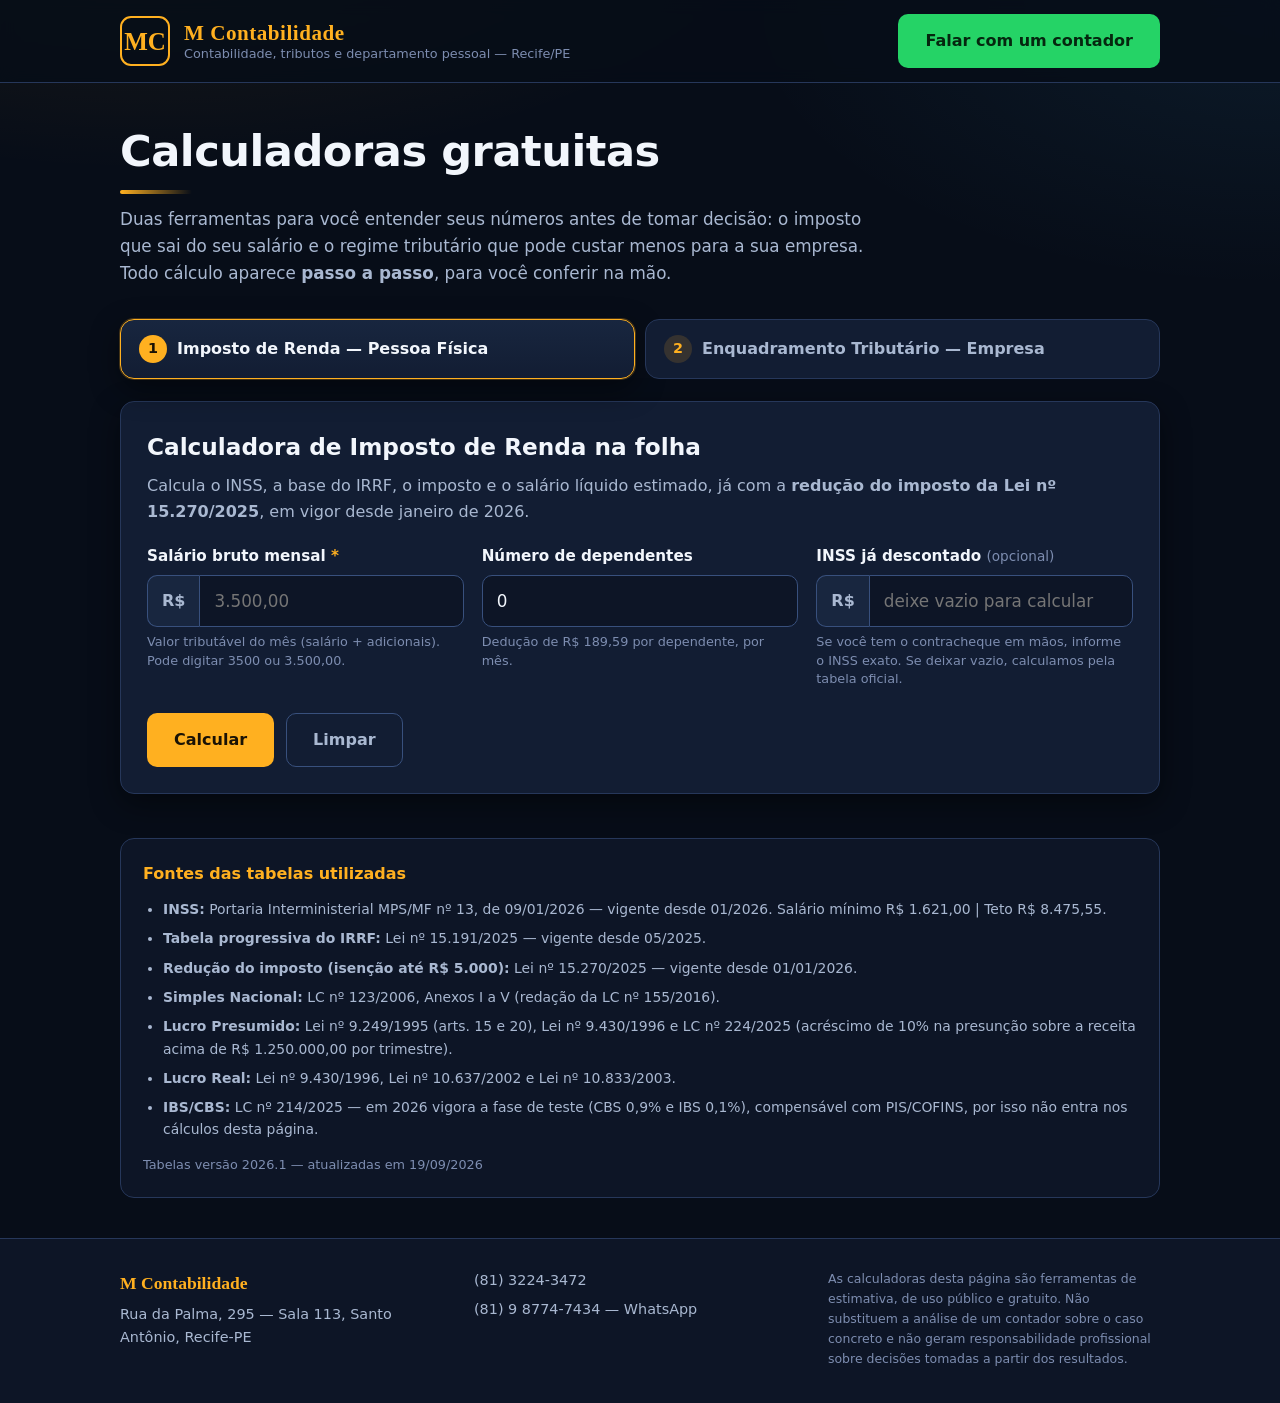
==== calculadoras-web/index.html @ a0714c23 "Add public IR and tax regime calculators page Adds calculadoras-web/: a single static page with two " ====
<!DOCTYPE html>
<html lang="pt-BR">
<head>
<meta charset="utf-8">
<meta name="viewport" content="width=device-width, initial-scale=1">
<title>Calculadoras M Contabilidade — Imposto de Renda e Enquadramento Tributário</title>
<meta name="description" content="Calculadora gratuita de Imposto de Renda na folha e simulador de enquadramento tributário (Simples Nacional, Lucro Presumido e Lucro Real). Ferramenta da M Contabilidade, Recife-PE.">
<link rel="stylesheet" href="css/estilo.css">
<link rel="icon" href="data:image/svg+xml,<svg xmlns='http://www.w3.org/2000/svg' viewBox='0 0 100 100'><rect width='100' height='100' rx='20' fill='%230b1220'/><text x='50' y='68' font-size='52' font-family='Georgia,serif' font-weight='700' fill='%23ffb020' text-anchor='middle'>MC</text></svg>">
</head>
<body>

<header class="cabecalho">
  <div class="conteudo cabecalho-interno">
    <div class="marca">
      <svg class="logo" viewBox="0 0 100 100" aria-hidden="true">
        <rect x="2" y="2" width="96" height="96" rx="20" fill="none" stroke="#ffb020" stroke-width="4"/>
        <text x="50" y="68" font-size="50" font-family="Georgia, serif" font-weight="700" fill="#ffb020" text-anchor="middle">MC</text>
      </svg>
      <div class="marca-texto">
        <span class="marca-nome" data-escritorio="nome">M Contabilidade</span>
        <span class="marca-sub">Contabilidade, tributos e departamento pessoal — Recife/PE</span>
      </div>
    </div>
    <a class="botao botao-whats botao-topo" data-whatsapp href="#" target="_blank" rel="noopener">Falar com um contador</a>
  </div>
</header>

<main class="conteudo">

  <section class="chamada">
    <h1>Calculadoras gratuitas</h1>
    <p>Duas ferramentas para você entender seus números antes de tomar decisão:
       o imposto que sai do seu salário e o regime tributário que pode custar menos para a sua empresa.
       Todo cálculo aparece <strong>passo a passo</strong>, para você conferir na mão.</p>
  </section>

  <div class="abas" role="tablist">
    <button class="aba-botao ativo" data-aba="painel-ir" role="tab" aria-selected="true">
      <span class="aba-num">1</span> Imposto de Renda — Pessoa Física
    </button>
    <button class="aba-botao" data-aba="painel-enq" role="tab" aria-selected="false">
      <span class="aba-num">2</span> Enquadramento Tributário — Empresa
    </button>
  </div>

  <!-- ============================ ABA 1 ============================ -->
  <section class="aba-painel ativo" id="painel-ir" role="tabpanel">
    <div class="cartao-painel">
      <h2>Calculadora de Imposto de Renda na folha</h2>
      <p class="subtitulo">Calcula o INSS, a base do IRRF, o imposto e o salário líquido estimado,
         já com a <strong>redução do imposto da Lei nº 15.270/2025</strong>, em vigor desde janeiro de 2026.</p>

      <form id="form-ir" novalidate>
        <div class="campos">
          <div class="campo">
            <label for="ir-salario">Salário bruto mensal <span class="obrigatorio">*</span></label>
            <div class="entrada-prefixo">
              <span>R$</span>
              <input type="text" id="ir-salario" inputmode="decimal" placeholder="3.500,00" autocomplete="off">
            </div>
            <small>Valor tributável do mês (salário + adicionais). Pode digitar 3500 ou 3.500,00.</small>
          </div>

          <div class="campo">
            <label for="ir-dependentes">Número de dependentes</label>
            <input type="number" id="ir-dependentes" min="0" step="1" value="0">
            <small>Dedução de R$ 189,59 por dependente, por mês.</small>
          </div>

          <div class="campo">
            <label for="ir-inss">INSS já descontado <span class="opcional">(opcional)</span></label>
            <div class="entrada-prefixo">
              <span>R$</span>
              <input type="text" id="ir-inss" inputmode="decimal" placeholder="deixe vazio para calcular" autocomplete="off">
            </div>
            <small>Se você tem o contracheque em mãos, informe o INSS exato. Se deixar vazio, calculamos pela tabela oficial.</small>
          </div>
        </div>

        <div class="acoes">
          <button type="submit" class="botao botao-principal">Calcular</button>
          <button type="reset" class="botao botao-secundario">Limpar</button>
        </div>
      </form>
    </div>

    <div id="resultado-ir" class="resultado"></div>
  </section>

  <!-- ============================ ABA 2 ============================ -->
  <section class="aba-painel" id="painel-enq" role="tabpanel">
    <div class="cartao-painel">
      <h2>Simulador de Enquadramento Tributário</h2>
      <p class="subtitulo">Compara, em estimativa, a carga anual no <strong>Simples Nacional</strong>,
         <strong>Lucro Presumido</strong> e <strong>Lucro Real</strong>.</p>

      <div class="aviso aviso-forte">
        <strong>Leia antes de usar:</strong> esta é uma simulação simplificada e educativa.
        O enquadramento ideal depende de análise detalhada — fale com a M Contabilidade.
      </div>

      <form id="form-enq" novalidate>
        <div class="campos">
          <div class="campo campo-largo">
            <label for="enq-faturamento">Faturamento anual estimado <span class="obrigatorio">*</span></label>
            <div class="entrada-prefixo">
              <span>R$</span>
              <input type="text" id="enq-faturamento" inputmode="decimal" placeholder="600.000,00" autocomplete="off">
            </div>
            <small>Receita bruta dos 12 meses.</small>
          </div>

          <div class="campo campo-largo">
            <label>Tipo de atividade <span class="obrigatorio">*</span></label>
            <div class="opcoes">
              <label class="opcao"><input type="radio" name="enq-atividade" value="comercio" checked> Comércio</label>
              <label class="opcao"><input type="radio" name="enq-atividade" value="industria"> Indústria</label>
              <label class="opcao"><input type="radio" name="enq-atividade" value="servico"> Serviço</label>
            </div>
          </div>

          <div class="campo campo-largo" id="bloco-tipo-servico">
            <label for="enq-tipo-servico">Tipo de serviço</label>
            <select id="enq-tipo-servico">
              <option value="fatorR">Sujeito ao Fator R — Anexo III ou V conforme a folha (ex.: contabilidade, TI, medicina, engenharia, fisioterapia)</option>
              <option value="anexoIII">Serviço do Anexo III independente do Fator R (ex.: salão, academia, agência de viagem, manutenção)</option>
              <option value="anexoIV">Serviço do Anexo IV (construção civil, vigilância, limpeza, advocacia) — CPP fora do DAS</option>
            </select>
            <small>Na dúvida, deixe na primeira opção: o simulador calcula o Fator R pela folha informada.</small>
          </div>

          <div class="campo">
            <label for="enq-folha">Folha anual (salários + pró-labore)</label>
            <div class="entrada-prefixo">
              <span>R$</span>
              <input type="text" id="enq-folha" inputmode="decimal" placeholder="120.000,00" autocomplete="off">
            </div>
            <small>Usada para o Fator R e para a CPP patronal nos regimes normais.</small>
          </div>

          <div class="campo" id="bloco-iss">
            <label for="enq-iss">Alíquota de ISS do município</label>
            <div class="entrada-sufixo">
              <input type="text" id="enq-iss" inputmode="decimal" value="5">
              <span>%</span>
            </div>
            <small>Varia de 2% a 5% conforme o município e o serviço.</small>
          </div>

          <div class="campo" id="bloco-icms">
            <label for="enq-icms">ICMS efetivo estimado</label>
            <div class="entrada-sufixo">
              <input type="text" id="enq-icms" inputmode="decimal" value="0">
              <span>%</span>
            </div>
            <small>Percentual sobre o faturamento, já líquido de créditos. Deixe 0 se não souber —
                   mas atenção: o DAS do Simples já inclui ICMS, então o comparativo fica incompleto.</small>
          </div>

          <div class="campo">
            <label for="enq-margem">Margem de lucro estimada (Lucro Real)</label>
            <div class="entrada-sufixo">
              <input type="text" id="enq-margem" inputmode="decimal" value="10">
              <span>%</span>
            </div>
            <small>Lucro antes do IRPJ/CSLL, como percentual do faturamento.</small>
          </div>

          <div class="campo">
            <label for="enq-creditos">Créditos de PIS/COFINS (Lucro Real)</label>
            <div class="entrada-sufixo">
              <input type="text" id="enq-creditos" inputmode="decimal" value="60">
              <span>%</span>
            </div>
            <small>Compras e insumos que geram crédito, como percentual do faturamento.</small>
          </div>
        </div>

        <div class="acoes">
          <button type="submit" class="botao botao-principal">Simular comparativo</button>
          <button type="reset" class="botao botao-secundario">Limpar</button>
        </div>
      </form>
    </div>

    <div id="resultado-enq" class="resultado"></div>
  </section>

  <section class="fontes">
    <h3>Fontes das tabelas utilizadas</h3>
    <ul>
      <li><strong>INSS:</strong> Portaria Interministerial MPS/MF nº 13, de 09/01/2026 — vigente desde 01/2026.
          Salário mínimo R$ 1.621,00 | Teto R$ 8.475,55.</li>
      <li><strong>Tabela progressiva do IRRF:</strong> Lei nº 15.191/2025 — vigente desde 05/2025.</li>
      <li><strong>Redução do imposto (isenção até R$ 5.000):</strong> Lei nº 15.270/2025 — vigente desde 01/01/2026.</li>
      <li><strong>Simples Nacional:</strong> LC nº 123/2006, Anexos I a V (redação da LC nº 155/2016).</li>
      <li><strong>Lucro Presumido:</strong> Lei nº 9.249/1995 (arts. 15 e 20), Lei nº 9.430/1996 e
          LC nº 224/2025 (acréscimo de 10% na presunção sobre a receita acima de R$ 1.250.000,00 por trimestre).</li>
      <li><strong>Lucro Real:</strong> Lei nº 9.430/1996, Lei nº 10.637/2002 e Lei nº 10.833/2003.</li>
      <li><strong>IBS/CBS:</strong> LC nº 214/2025 — em 2026 vigora a fase de teste (CBS 0,9% e IBS 0,1%),
          compensável com PIS/COFINS, por isso não entra nos cálculos desta página.</li>
    </ul>
    <p id="versao-tabelas" class="versao"></p>
  </section>

</main>

<footer class="rodape">
  <div class="conteudo rodape-interno">
    <div class="rodape-bloco">
      <span class="rodape-nome" data-escritorio="nome">M Contabilidade</span>
      <span data-escritorio="endereco">Rua da Palma, 295 — Sala 113, Santo Antônio, Recife-PE</span>
    </div>
    <div class="rodape-bloco">
      <span><a href="tel:+558132243472" data-escritorio="telefoneFixo">(81) 3224-3472</a></span>
      <span><a data-whatsapp href="#" target="_blank" rel="noopener"><span data-escritorio="telefoneCelular">(81) 9 8774-7434</span> — WhatsApp</a></span>
    </div>
    <div class="rodape-bloco rodape-aviso">
      <span>As calculadoras desta página são ferramentas de estimativa, de uso público e gratuito.
            Não substituem a análise de um contador sobre o caso concreto e não geram responsabilidade
            profissional sobre decisões tomadas a partir dos resultados.</span>
    </div>
  </div>
</footer>

<script src="js/tabelas.js"></script>
<script src="js/calculo-ir.js"></script>
<script src="js/calculo-enquadramento.js"></script>
<script src="js/app.js"></script>
</body>
</html>
---- calculadoras-web/css/estilo.css ----
/* =============================================================================
   ESTILO.CSS — tema escuro, alto contraste, marca M Contabilidade
============================================================================= */

:root {
  --fundo:            #070d18;
  --fundo-suave:      #0d1526;
  --superficie:       #121d33;
  --superficie-alta:  #18263f;
  --borda:            #26375a;
  --borda-forte:      #38507d;

  --texto:            #f2f6fc;
  --texto-suave:      #a9b8d1;
  --texto-fraco:      #7d8db0;

  --dourado:          #ffb020;
  --dourado-escuro:   #d9911a;
  --verde:            #2fd67a;
  --verde-escuro:     #14532d;
  --vermelho:         #ff6b6b;
  --azul:             #4cc2ff;

  --raio:             14px;
  --raio-p:           10px;
  --sombra:           0 10px 30px rgba(0, 0, 0, .45);
}

* { box-sizing: border-box; }

html { scroll-behavior: smooth; }

body {
  margin: 0;
  background:
    radial-gradient(1100px 520px at 12% -10%, rgba(255, 176, 32, .10), transparent 60%),
    radial-gradient(900px 480px at 100% 0%, rgba(76, 194, 255, .08), transparent 60%),
    var(--fundo);
  color: var(--texto);
  font-family: "Segoe UI", system-ui, -apple-system, Roboto, Arial, sans-serif;
  font-size: 16px;
  line-height: 1.6;
  -webkit-font-smoothing: antialiased;
}

.conteudo { width: 100%; max-width: 1080px; margin: 0 auto; padding: 0 20px; }

a { color: var(--azul); }

/* ------------------------------ CABEÇALHO -------------------------------- */

.cabecalho {
  border-bottom: 1px solid var(--borda);
  background: rgba(7, 13, 24, .85);
  backdrop-filter: blur(8px);
  position: sticky; top: 0; z-index: 20;
}
.cabecalho-interno {
  display: flex; align-items: center; justify-content: space-between;
  gap: 16px; padding-top: 14px; padding-bottom: 14px; flex-wrap: wrap;
}
.marca { display: flex; align-items: center; gap: 14px; }
.logo { width: 50px; height: 50px; flex: 0 0 50px; }
.marca-texto { display: flex; flex-direction: column; line-height: 1.25; }
.marca-nome {
  font-size: 1.32rem; font-weight: 700; letter-spacing: .5px;
  color: var(--dourado); font-family: Georgia, "Times New Roman", serif;
}
.marca-sub { font-size: .8rem; color: var(--texto-fraco); }
.botao-topo { padding: 10px 18px; font-size: .9rem; }

/* ------------------------------ CHAMADA ---------------------------------- */

.chamada { padding: 44px 0 24px; }
.chamada h1 {
  margin: 0 0 12px;
  font-size: clamp(1.8rem, 4.5vw, 2.7rem);
  line-height: 1.15; letter-spacing: -.5px;
}
.chamada h1::after {
  content: ""; display: block; width: 72px; height: 4px; margin-top: 14px;
  background: linear-gradient(90deg, var(--dourado), transparent); border-radius: 4px;
}
.chamada p { margin: 0; max-width: 760px; color: var(--texto-suave); font-size: 1.05rem; }

/* -------------------------------- ABAS ----------------------------------- */

.abas { display: flex; gap: 10px; margin: 8px 0 22px; flex-wrap: wrap; }
.aba-botao {
  flex: 1 1 260px;
  display: flex; align-items: center; gap: 10px;
  padding: 15px 18px;
  background: var(--superficie);
  border: 1px solid var(--borda);
  border-radius: var(--raio);
  color: var(--texto-suave);
  font: inherit; font-weight: 600; text-align: left;
  cursor: pointer; transition: .18s;
}
.aba-botao:hover { border-color: var(--borda-forte); color: var(--texto); }
.aba-botao.ativo {
  background: linear-gradient(180deg, var(--superficie-alta), var(--superficie));
  border-color: var(--dourado);
  color: var(--texto);
  box-shadow: 0 0 0 1px rgba(255, 176, 32, .25), var(--sombra);
}
.aba-num {
  display: inline-flex; align-items: center; justify-content: center;
  width: 28px; height: 28px; flex: 0 0 28px; border-radius: 50%;
  background: rgba(255, 176, 32, .15); color: var(--dourado);
  font-size: .9rem; font-weight: 700;
}
.aba-botao.ativo .aba-num { background: var(--dourado); color: #1a1205; }

.aba-painel { display: none; }
.aba-painel.ativo { display: block; animation: aparecer .25s ease; }
@keyframes aparecer { from { opacity: 0; transform: translateY(6px); } to { opacity: 1; transform: none; } }

/* ------------------------------ PAINEL ----------------------------------- */

.cartao-painel {
  background: var(--superficie);
  border: 1px solid var(--borda);
  border-radius: var(--raio);
  padding: 26px;
  box-shadow: var(--sombra);
}
.cartao-painel h2 { margin: 0 0 8px; font-size: 1.45rem; }
.subtitulo { margin: 0 0 20px; color: var(--texto-suave); }

/* ------------------------------ FORMULÁRIO -------------------------------- */

.campos { display: grid; grid-template-columns: repeat(auto-fit, minmax(240px, 1fr)); gap: 18px; }
.campo { display: flex; flex-direction: column; gap: 6px; }
.campo-largo { grid-column: 1 / -1; }
.campo label { font-weight: 600; font-size: .95rem; }
.campo small { color: var(--texto-fraco); font-size: .8rem; line-height: 1.45; }
.obrigatorio { color: var(--dourado); }
.opcional { color: var(--texto-fraco); font-weight: 400; font-size: .85rem; }

input[type="text"], input[type="number"], select {
  width: 100%;
  padding: 12px 14px;
  background: var(--fundo-suave);
  border: 1px solid var(--borda-forte);
  border-radius: var(--raio-p);
  color: var(--texto);
  font: inherit; font-size: 1.05rem;
  transition: .15s;
}
input:focus, select:focus {
  outline: none; border-color: var(--dourado);
  box-shadow: 0 0 0 3px rgba(255, 176, 32, .18);
}
select { cursor: pointer; }
select option { background: var(--fundo-suave); color: var(--texto); }

.entrada-prefixo, .entrada-sufixo { display: flex; align-items: stretch; }
.entrada-prefixo > span, .entrada-sufixo > span {
  display: flex; align-items: center; padding: 0 14px;
  background: var(--superficie-alta); border: 1px solid var(--borda-forte);
  color: var(--texto-suave); font-weight: 600;
}
.entrada-prefixo > span { border-right: none; border-radius: var(--raio-p) 0 0 var(--raio-p); }
.entrada-prefixo > input { border-radius: 0 var(--raio-p) var(--raio-p) 0; }
.entrada-sufixo > span { border-left: none; border-radius: 0 var(--raio-p) var(--raio-p) 0; }
.entrada-sufixo > input { border-radius: var(--raio-p) 0 0 var(--raio-p); }

.opcoes { display: flex; gap: 10px; flex-wrap: wrap; }
.opcao {
  display: flex; align-items: center; gap: 8px;
  padding: 11px 16px;
  background: var(--fundo-suave);
  border: 1px solid var(--borda-forte); border-radius: var(--raio-p);
  cursor: pointer; font-weight: 600; transition: .15s;
}
.opcao:hover { border-color: var(--dourado); }
.opcao input { accent-color: var(--dourado); width: 18px; height: 18px; }
.opcao:has(input:checked) { border-color: var(--dourado); background: rgba(255, 176, 32, .10); }

.acoes { display: flex; gap: 12px; margin-top: 24px; flex-wrap: wrap; }

.botao {
  display: inline-flex; align-items: center; justify-content: center;
  padding: 13px 26px;
  border: 1px solid transparent; border-radius: var(--raio-p);
  font: inherit; font-weight: 700; text-decoration: none;
  cursor: pointer; transition: .15s;
}
.botao-principal { background: var(--dourado); color: #1a1205; }
.botao-principal:hover { background: var(--dourado-escuro); transform: translateY(-1px); }
.botao-secundario { background: transparent; border-color: var(--borda-forte); color: var(--texto-suave); }
.botao-secundario:hover { border-color: var(--dourado); color: var(--texto); }
.botao-whats { background: #25d366; color: #05270f; }
.botao-whats:hover { background: #1fb457; transform: translateY(-1px); }

/* ------------------------------ RESULTADO -------------------------------- */

.resultado { display: none; margin-top: 24px; }
.resultado.visivel { display: block; animation: aparecer .25s ease; }

.resultado-destaques {
  display: grid; grid-template-columns: repeat(auto-fit, minmax(210px, 1fr));
  gap: 14px; margin-bottom: 26px;
}
.cartao {
  display: flex; flex-direction: column; gap: 4px;
  padding: 18px;
  background: var(--superficie);
  border: 1px solid var(--borda); border-radius: var(--raio);
}
.cartao-rotulo { font-size: .82rem; color: var(--texto-fraco); text-transform: uppercase; letter-spacing: .6px; }
.cartao-valor { font-size: 1.55rem; font-weight: 700; line-height: 1.25; }
.cartao-obs { font-size: .82rem; color: var(--texto-suave); }
.cartao-principal {
  background: linear-gradient(160deg, rgba(47, 214, 122, .14), var(--superficie));
  border-color: var(--verde);
}
.cartao-principal .cartao-valor { color: var(--verde); }
.cartao-bloqueado { border-color: var(--borda); opacity: .75; }
.cartao-bloqueado .cartao-valor { font-size: 1.15rem; color: var(--texto-fraco); }

.titulo-secao {
  margin: 30px 0 14px; font-size: 1.15rem;
  padding-bottom: 8px; border-bottom: 1px solid var(--borda);
}

.passo {
  background: var(--superficie);
  border: 1px solid var(--borda); border-radius: var(--raio);
  padding: 20px; margin-bottom: 14px;
}
.passo-titulo {
  display: flex; align-items: center; gap: 10px;
  font-weight: 700; font-size: 1.02rem; margin-bottom: 14px; color: var(--dourado);
}
.passo-num {
  display: inline-flex; align-items: center; justify-content: center;
  width: 26px; height: 26px; flex: 0 0 26px; border-radius: 50%;
  background: rgba(255, 176, 32, .16); font-size: .85rem;
}

.tabela { width: 100%; border-collapse: collapse; font-size: .93rem; }
.tabela th, .tabela td {
  padding: 10px 12px; text-align: left; border-bottom: 1px solid var(--borda);
}
.tabela th { color: var(--texto-fraco); font-size: .78rem; text-transform: uppercase; letter-spacing: .5px; }
.tabela td:last-child, .tabela th:last-child { text-align: right; font-variant-numeric: tabular-nums; }
.tabela tbody tr:last-child td { border-bottom: none; }
.linha-total td { font-weight: 700; color: var(--dourado); border-top: 2px solid var(--borda-forte); }
.linha-escolhida td { background: rgba(47, 214, 122, .10); }
.linha-escolhida td:first-child::after { content: " ✓"; color: var(--verde); font-weight: 700; }

.formula {
  background: var(--fundo-suave);
  border-left: 3px solid var(--dourado);
  padding: 12px 16px; margin: 0 0 10px;
  border-radius: 0 var(--raio-p) var(--raio-p) 0;
  font-variant-numeric: tabular-nums; font-size: .98rem;
}
.lista-formula { margin: 0 0 14px; padding-left: 20px; color: var(--texto-suave); font-size: .92rem; }
.lista-formula li { margin-bottom: 6px; }
.obs { margin: 10px 0 0; font-size: .88rem; color: var(--texto-suave); }

.aviso {
  padding: 15px 18px; border-radius: var(--raio-p);
  margin: 0 0 20px; font-size: .92rem; line-height: 1.6;
}
.aviso-forte { background: rgba(255, 176, 32, .10); border: 1px solid rgba(255, 176, 32, .45); color: #ffe0a8; }
.aviso-neutro { background: var(--fundo-suave); border: 1px solid var(--borda); color: var(--texto-suave); }
.aviso-erro { background: rgba(255, 107, 107, .12); border: 1px solid var(--vermelho); color: #ffc9c9; }

/* ---------------------------- CTA DE CONTATO ------------------------------ */

.cta {
  display: flex; align-items: center; justify-content: space-between;
  gap: 18px; flex-wrap: wrap;
  margin-top: 24px; padding: 22px;
  background: linear-gradient(135deg, rgba(255, 176, 32, .13), rgba(76, 194, 255, .08));
  border: 1px solid rgba(255, 176, 32, .40); border-radius: var(--raio);
}
.cta-texto { display: flex; flex-direction: column; gap: 3px; }
.cta-texto strong { font-size: 1.08rem; }
.cta-texto span { color: var(--texto-suave); font-size: .92rem; }
.cta-botoes { display: flex; gap: 10px; flex-wrap: wrap; }

/* ------------------------------- FONTES ----------------------------------- */

.fontes {
  margin: 44px 0 20px; padding: 22px;
  background: var(--fundo-suave); border: 1px solid var(--borda); border-radius: var(--raio);
}
.fontes h3 { margin: 0 0 12px; font-size: 1rem; color: var(--dourado); }
.fontes ul { margin: 0; padding-left: 20px; color: var(--texto-suave); font-size: .87rem; }
.fontes li { margin-bottom: 7px; }
.versao { margin: 14px 0 0; font-size: .8rem; color: var(--texto-fraco); }

/* ------------------------------- RODAPÉ ----------------------------------- */

.rodape { margin-top: 40px; border-top: 1px solid var(--borda); background: var(--fundo-suave); }
.rodape-interno {
  display: grid; grid-template-columns: repeat(auto-fit, minmax(240px, 1fr));
  gap: 22px; padding-top: 30px; padding-bottom: 34px;
}
.rodape-bloco { display: flex; flex-direction: column; gap: 6px; font-size: .9rem; color: var(--texto-suave); }
.rodape-nome { font-size: 1.1rem; font-weight: 700; color: var(--dourado); font-family: Georgia, serif; }
.rodape-bloco a { color: var(--texto-suave); text-decoration: none; }
.rodape-bloco a:hover { color: var(--dourado); }
.rodape-aviso { font-size: .78rem; color: var(--texto-fraco); }

@media (max-width: 640px) {
  .cartao-painel { padding: 20px 16px; }
  .passo { padding: 16px 14px; }
  .cabecalho-interno { justify-content: center; }
  .botao-topo { width: 100%; }
  .tabela { font-size: .85rem; }
  .tabela th, .tabela td { padding: 8px 6px; }
}
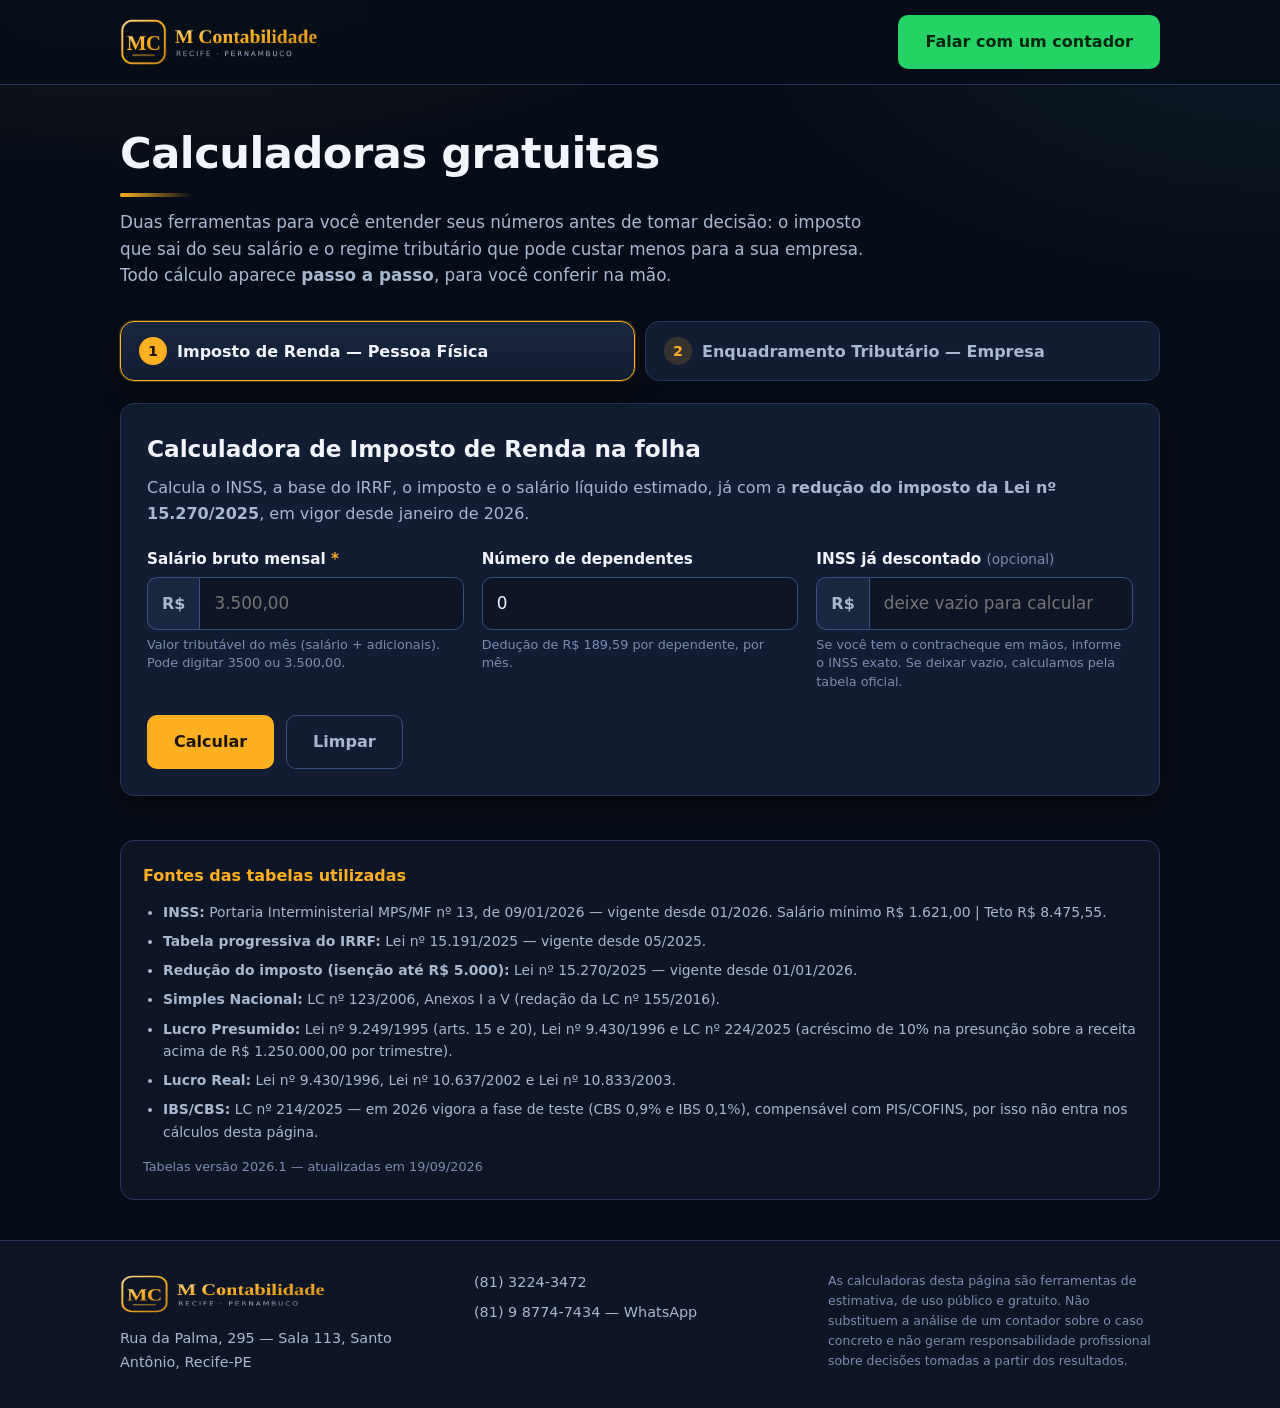
==== commit f7610b65: "Add logo slot, Windows launchers and official-source checker Logo: the header and footer now load im" ====
--- a/calculadoras-web/index.html
+++ b/calculadoras-web/index.html
@@ -12,14 +12,19 @@
 
 <header class="cabecalho">
   <div class="conteudo cabecalho-interno">
+    <!-- O logo vem do arquivo img/logo.png (ou img/logo.svg). Se nenhum dos dois
+         existir, aparece o desenho de reserva abaixo. Ver img/LEIA-ME.txt. -->
     <div class="marca">
-      <svg class="logo" viewBox="0 0 100 100" aria-hidden="true">
-        <rect x="2" y="2" width="96" height="96" rx="20" fill="none" stroke="#ffb020" stroke-width="4"/>
-        <text x="50" y="68" font-size="50" font-family="Georgia, serif" font-weight="700" fill="#ffb020" text-anchor="middle">MC</text>
-      </svg>
-      <div class="marca-texto">
-        <span class="marca-nome" data-escritorio="nome">M Contabilidade</span>
-        <span class="marca-sub">Contabilidade, tributos e departamento pessoal — Recife/PE</span>
+      <img class="logo-img" data-logo="img/logo" alt="M Contabilidade" hidden>
+      <div class="marca-reserva" data-logo-reserva hidden>
+        <svg class="logo" viewBox="0 0 100 100" aria-hidden="true">
+          <rect x="2" y="2" width="96" height="96" rx="20" fill="none" stroke="#ffb020" stroke-width="4"/>
+          <text x="50" y="68" font-size="50" font-family="Georgia, serif" font-weight="700" fill="#ffb020" text-anchor="middle">MC</text>
+        </svg>
+        <div class="marca-texto">
+          <span class="marca-nome" data-escritorio="nome">M Contabilidade</span>
+          <span class="marca-sub">Contabilidade, tributos e departamento pessoal — Recife/PE</span>
+        </div>
       </div>
     </div>
     <a class="botao botao-whats botao-topo" data-whatsapp href="#" target="_blank" rel="noopener">Falar com um contador</a>
@@ -209,7 +214,8 @@
 <footer class="rodape">
   <div class="conteudo rodape-interno">
     <div class="rodape-bloco">
-      <span class="rodape-nome" data-escritorio="nome">M Contabilidade</span>
+      <img class="logo-img logo-rodape" data-logo="img/logo" alt="M Contabilidade" hidden>
+      <span class="rodape-nome" data-logo-reserva hidden data-escritorio="nome">M Contabilidade</span>
       <span data-escritorio="endereco">Rua da Palma, 295 — Sala 113, Santo Antônio, Recife-PE</span>
     </div>
     <div class="rodape-bloco">
--- a/calculadoras-web/css/estilo.css
+++ b/calculadoras-web/css/estilo.css
@@ -60,6 +60,10 @@
   gap: 16px; padding-top: 14px; padding-bottom: 14px; flex-wrap: wrap;
 }
 .marca { display: flex; align-items: center; gap: 14px; }
+.marca-reserva { display: flex; align-items: center; gap: 14px; }
+.logo-img { height: 56px; width: auto; max-width: min(330px, 62vw); display: block; }
+.logo-rodape { height: 46px; max-width: 250px; margin-bottom: 4px; }
+[hidden] { display: none !important; }
 .logo { width: 50px; height: 50px; flex: 0 0 50px; }
 .marca-texto { display: flex; flex-direction: column; line-height: 1.25; }
 .marca-nome {
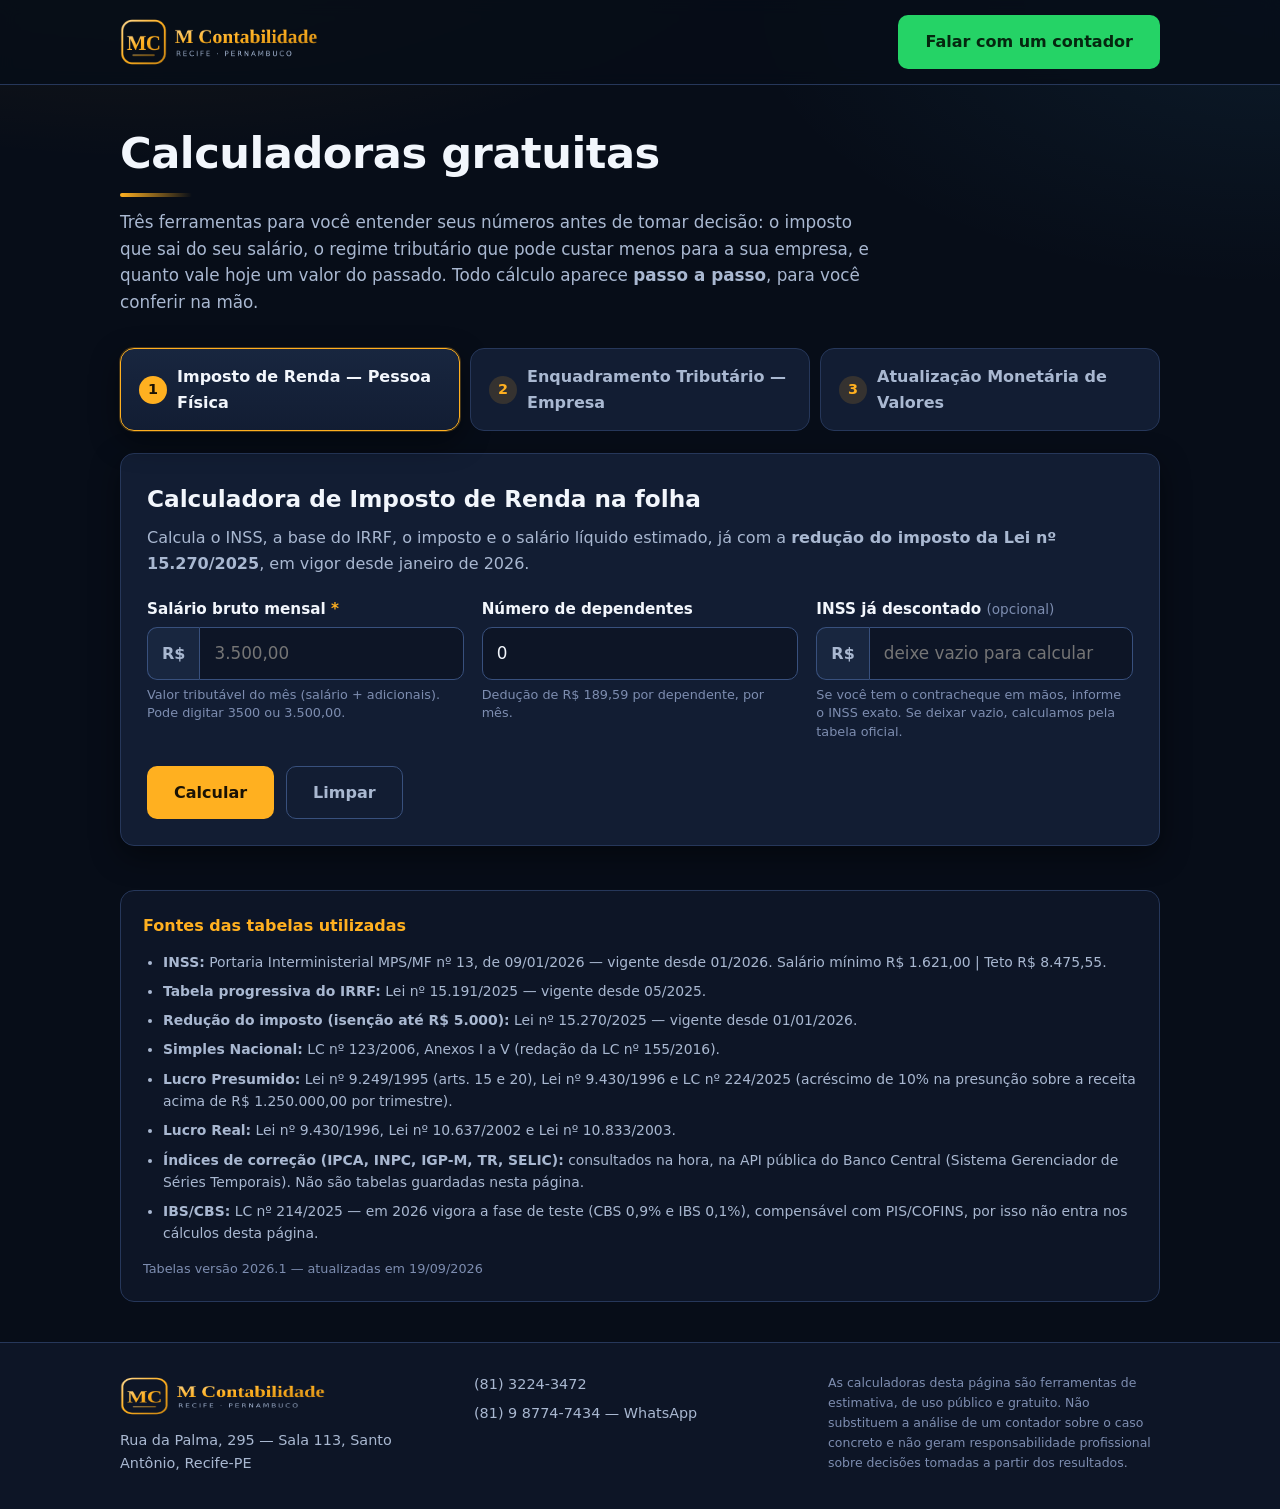
==== commit e729c891: "Add a monetary correction tab fed by the Banco Central API Third tab: correct a past amount by IPCA," ====
--- a/calculadoras-web/index.html
+++ b/calculadoras-web/index.html
@@ -35,9 +35,9 @@
 
   <section class="chamada">
     <h1>Calculadoras gratuitas</h1>
-    <p>Duas ferramentas para você entender seus números antes de tomar decisão:
-       o imposto que sai do seu salário e o regime tributário que pode custar menos para a sua empresa.
-       Todo cálculo aparece <strong>passo a passo</strong>, para você conferir na mão.</p>
+    <p>Três ferramentas para você entender seus números antes de tomar decisão: o imposto que sai do
+       seu salário, o regime tributário que pode custar menos para a sua empresa, e quanto vale hoje um
+       valor do passado. Todo cálculo aparece <strong>passo a passo</strong>, para você conferir na mão.</p>
   </section>
 
   <div class="abas" role="tablist">
@@ -46,6 +46,9 @@
     </button>
     <button class="aba-botao" data-aba="painel-enq" role="tab" aria-selected="false">
       <span class="aba-num">2</span> Enquadramento Tributário — Empresa
+    </button>
+    <button class="aba-botao" data-aba="painel-cor" role="tab" aria-selected="false">
+      <span class="aba-num">3</span> Atualização Monetária de Valores
     </button>
   </div>
 
@@ -190,6 +193,98 @@
     </div>
 
     <div id="resultado-enq" class="resultado"></div>
+  </section>
+
+  <!-- ============================ ABA 3 ============================ -->
+  <section class="aba-painel" id="painel-cor" role="tabpanel">
+    <div class="cartao-painel">
+      <h2>Atualização Monetária de Valores</h2>
+      <p class="subtitulo">Corrige um valor do passado até hoje por <strong>IPCA, INPC, IGP-M, TR ou SELIC</strong>,
+         com juros de mora e multa se houver. Os índices vêm direto do
+         <strong>Banco Central</strong> na hora do cálculo — não é tabela guardada aqui.</p>
+
+      <form id="form-cor" novalidate>
+        <div class="campos">
+          <div class="campo">
+            <label for="cor-valor">Valor original <span class="obrigatorio">*</span></label>
+            <div class="entrada-prefixo">
+              <span>R$</span>
+              <input type="text" id="cor-valor" inputmode="decimal" placeholder="1.500,00" autocomplete="off">
+            </div>
+            <small>O valor na data em que era devido.</small>
+          </div>
+
+          <div class="campo">
+            <label for="cor-inicio">Mês inicial <span class="obrigatorio">*</span></label>
+            <input type="month" id="cor-inicio">
+            <small>Mês a partir do qual o valor deve ser corrigido.</small>
+          </div>
+
+          <div class="campo">
+            <label for="cor-fim">Mês final <span class="obrigatorio">*</span></label>
+            <input type="month" id="cor-fim">
+            <small>Vem preenchido com o último mês já divulgado.</small>
+          </div>
+
+          <div class="campo campo-largo">
+            <label for="cor-indice">Índice de correção</label>
+            <select id="cor-indice"></select>
+            <small id="cor-indice-uso"></small>
+          </div>
+
+          <div class="campo campo-largo" id="bloco-selic1" style="display:none">
+            <label class="opcao" style="max-width:560px">
+              <input type="checkbox" id="cor-selic1" checked>
+              Acrescentar 1% referente ao mês do pagamento (regra dos tributos federais)
+            </label>
+            <small>Lei nº 9.430/1996, art. 61, § 3º. Desmarque se estiver corrigindo um valor que não seja tributo federal.</small>
+          </div>
+
+          <div class="campo">
+            <label for="cor-juros">Juros de mora <span class="opcional">(opcional)</span></label>
+            <div class="entrada-sufixo">
+              <input type="text" id="cor-juros" inputmode="decimal" value="0">
+              <span>% ao mês</span>
+            </div>
+            <small>Deixe 0 se não houver juros. O contrato ou a lei dizem o percentual.</small>
+          </div>
+
+          <div class="campo">
+            <label>Tipo de juros</label>
+            <div class="opcoes">
+              <label class="opcao"><input type="radio" name="cor-tipo-juros" value="simples" checked> Simples</label>
+              <label class="opcao"><input type="radio" name="cor-tipo-juros" value="compostos"> Compostos</label>
+            </div>
+          </div>
+
+          <div class="campo">
+            <label for="cor-multa">Multa <span class="opcional">(opcional)</span></label>
+            <div class="entrada-sufixo">
+              <input type="text" id="cor-multa" inputmode="decimal" value="0">
+              <span>%</span>
+            </div>
+            <small>Sobre o valor já corrigido.</small>
+          </div>
+
+          <div class="campo campo-largo" id="bloco-manual" style="display:none">
+            <label for="cor-acumulado">Índice acumulado do período</label>
+            <div class="entrada-sufixo">
+              <input type="text" id="cor-acumulado" inputmode="decimal" placeholder="ex.: 12,5">
+              <span>%</span>
+            </div>
+            <small>Use este campo quando não der para buscar os índices automaticamente.
+                   Você pode pegar o percentual acumulado na Calculadora do Cidadão do Banco Central.</small>
+          </div>
+        </div>
+
+        <div class="acoes">
+          <button type="submit" class="botao botao-principal">Atualizar valor</button>
+          <button type="reset" class="botao botao-secundario">Limpar</button>
+        </div>
+      </form>
+    </div>
+
+    <div id="resultado-cor" class="resultado"></div>
   </section>
 
   <section class="fontes">
@@ -203,6 +298,9 @@
       <li><strong>Lucro Presumido:</strong> Lei nº 9.249/1995 (arts. 15 e 20), Lei nº 9.430/1996 e
           LC nº 224/2025 (acréscimo de 10% na presunção sobre a receita acima de R$ 1.250.000,00 por trimestre).</li>
       <li><strong>Lucro Real:</strong> Lei nº 9.430/1996, Lei nº 10.637/2002 e Lei nº 10.833/2003.</li>
+      <li><strong>Índices de correção (IPCA, INPC, IGP-M, TR, SELIC):</strong> consultados na hora,
+          na API pública do Banco Central (Sistema Gerenciador de Séries Temporais).
+          Não são tabelas guardadas nesta página.</li>
       <li><strong>IBS/CBS:</strong> LC nº 214/2025 — em 2026 vigora a fase de teste (CBS 0,9% e IBS 0,1%),
           compensável com PIS/COFINS, por isso não entra nos cálculos desta página.</li>
     </ul>
@@ -233,6 +331,8 @@
 <script src="js/tabelas.js"></script>
 <script src="js/calculo-ir.js"></script>
 <script src="js/calculo-enquadramento.js"></script>
+<script src="js/calculo-correcao.js"></script>
+<script src="js/aba-correcao.js"></script>
 <script src="js/app.js"></script>
 </body>
 </html>
